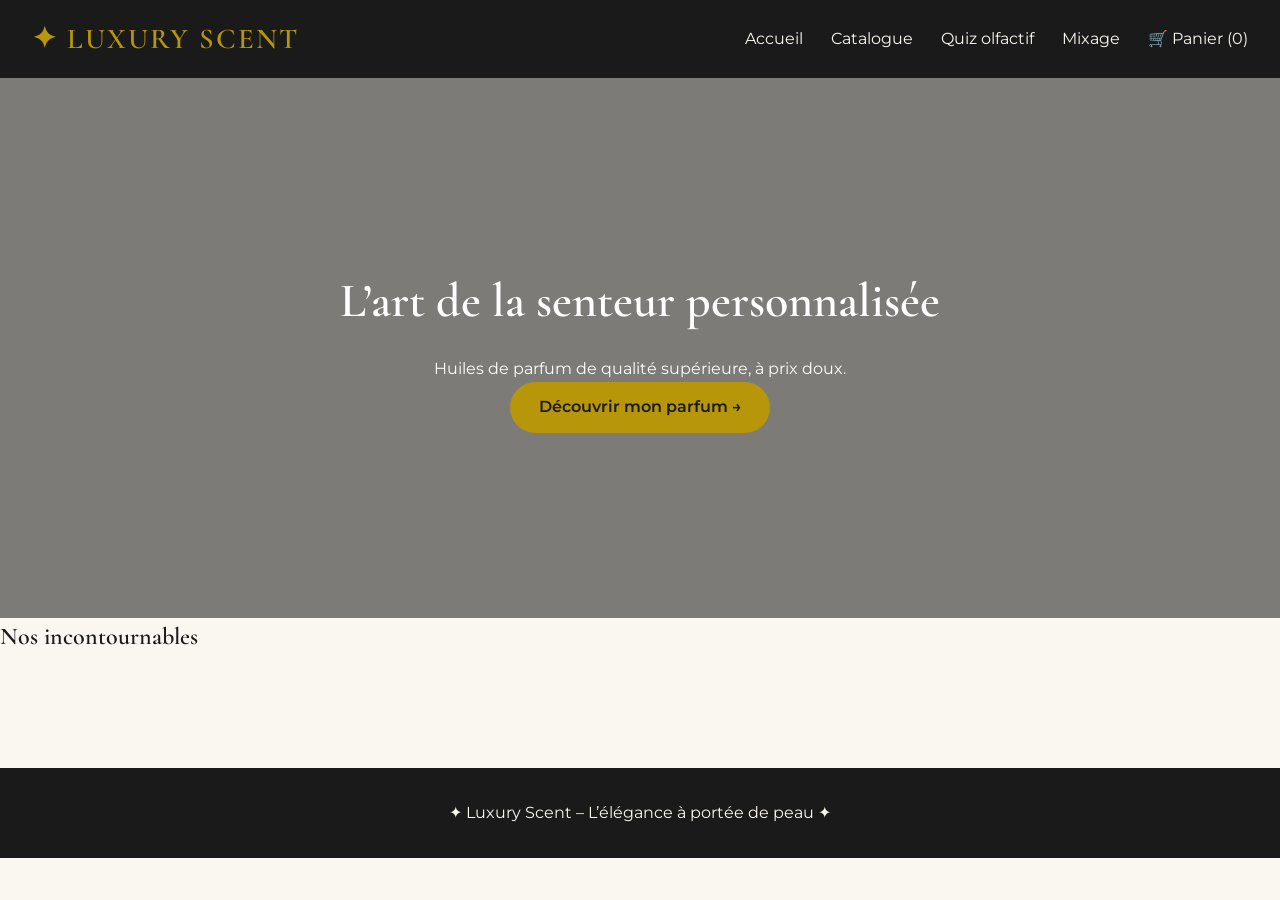
==== index.html @ a3ad4ce0 "premiere version du site luxury Scent" ====
<!DOCTYPE html>
<html lang="fr">
<head>
    <meta charset="UTF-8">
    <meta name="viewport" content="width=device-width, initial-scale=1.0">
    <title>Luxury Scent - Parfums de luxe accessibles</title>
    <link rel="stylesheet" href="style.css">
    <link href="https://fonts.googleapis.com/css2?family=Montserrat:wght@300;400;600&family=Cormorant+Garamond:wght@400;600&display=swap" rel="stylesheet">
</head>
<body>
    <header>
        <div class="logo">✦ LUXURY SCENT</div>
        <nav>
            <a href="index.html">Accueil</a>
            <a href="catalogue.html">Catalogue</a>
            <a href="quiz.html">Quiz olfactif</a>
            <a href="mixage.html">Mixage</a>
            <a href="panier.html">🛒 Panier (<span id="cart-count">0</span>)</a>
        </nav>
    </header>

    <main>
        <section class="hero">
            <h1>L’art de la senteur personnalisée</h1>
            <p>Huiles de parfum de qualité supérieure, à prix doux.</p>
            <a href="quiz.html" class="btn-gold">Découvrir mon parfum →</a>
        </section>

        <section class="produits-phare">
            <h2>Nos incontournables</h2>
            <div class="grid-produits" id="accueil-produits"></div>
        </section>
    </main>

    <footer>
        <p>✦ Luxury Scent – L’élégance à portée de peau ✦</p>
    </footer>

    <script src="script.js"></script>
</body>
</html>
---- style.css ----
/* RESET & BASE */
* {
    margin: 0;
    padding: 0;
    box-sizing: border-box;
}

body {
    font-family: 'Montserrat', sans-serif;
    background-color: #FAF7F0;
    color: #1A1A1A;
    line-height: 1.6;
}

h1, h2, h3, .logo {
    font-family: 'Cormorant Garamond', serif;
    font-weight: 600;
}

/* HEADER */
header {
    background-color: #1A1A1A;
    color: #FAF7F0;
    padding: 1rem 2rem;
    display: flex;
    justify-content: space-between;
    align-items: center;
    flex-wrap: wrap;
}

.logo {
    font-size: 1.8rem;
    letter-spacing: 2px;
    color: #B8960A;
}

nav a {
    color: #FAF7F0;
    text-decoration: none;
    margin-left: 1.5rem;
    font-weight: 400;
    transition: color 0.3s;
}

nav a:hover {
    color: #B8960A;
}

/* BOUTONS */
.btn-gold {
    display: inline-block;
    background-color: #B8960A;
    color: #1A1A1A;
    padding: 0.8rem 1.8rem;
    text-decoration: none;
    font-weight: 600;
    border-radius: 30px;
    transition: background 0.3s;
}

.btn-gold:hover {
    background-color: #9a7a08;
}

/* HERO */
.hero {
    background: linear-gradient(rgba(0,0,0,0.5), rgba(0,0,0,0.5)), url('images/hero-bg.jpg') center/cover;
    height: 60vh;
    display: flex;
    flex-direction: column;
    justify-content: center;
    align-items: center;
    text-align: center;
    color: white;
    padding: 2rem;
}

.hero h1 {
    font-size: 3rem;
    margin-bottom: 1rem;
}

/* GRILLE PRODUITS */
.grid-produits {
    display: grid;
    grid-template-columns: repeat(auto-fit, minmax(280px, 1fr));
    gap: 2rem;
    padding: 2rem;
    max-width: 1200px;
    margin: auto;
}

.produit-card {
    background: white;
    border-radius: 12px;
    overflow: hidden;
    box-shadow: 0 4px 12px rgba(0,0,0,0.1);
    transition: transform 0.2s;
}

.produit-card:hover {
    transform: translateY(-5px);
}

.produit-card img {
    width: 100%;
    height: 250px;
    object-fit: cover;
}

.produit-card h3 {
    margin: 1rem 1rem 0.5rem;
    font-size: 1.5rem;
}

.produit-card p {
    margin: 0 1rem 1rem;
    color: #555;
}

.prix {
    font-weight: bold;
    color: #B8960A;
    font-size: 1.3rem;
    margin: 0 1rem;
}

.btn-ajout {
    display: block;
    background: #1A1A1A;
    color: white;
    text-align: center;
    padding: 0.7rem;
    text-decoration: none;
    margin: 1rem;
    border-radius: 40px;
    transition: background 0.3s;
}

.btn-ajout:hover {
    background: #B8960A;
    color: #1A1A1A;
}

/* FORMULAIRES (quiz, contact) */
.form-quiz, .form-contact {
    max-width: 600px;
    margin: 2rem auto;
    background: white;
    padding: 2rem;
    border-radius: 20px;
    box-shadow: 0 4px 20px rgba(0,0,0,0.05);
}

.form-group {
    margin-bottom: 1.5rem;
}

label {
    display: block;
    margin-bottom: 0.5rem;
    font-weight: 600;
}

select, input, textarea {
    width: 100%;
    padding: 0.7rem;
    border: 1px solid #ddd;
    border-radius: 8px;
    font-family: inherit;
}

button {
    background-color: #B8960A;
    border: none;
    padding: 0.8rem 1.5rem;
    font-weight: bold;
    cursor: pointer;
    border-radius: 40px;
    width: 100%;
    font-size: 1rem;
}

/* PANIER */
.panier-recap {
    max-width: 800px;
    margin: 2rem auto;
    background: white;
    padding: 1.5rem;
    border-radius: 20px;
}

.panier-item {
    display: flex;
    justify-content: space-between;
    border-bottom: 1px solid #eee;
    padding: 1rem 0;
}

/* FOOTER */
footer {
    background: #1A1A1A;
    color: #FAF7F0;
    text-align: center;
    padding: 2rem;
    margin-top: 3rem;
}
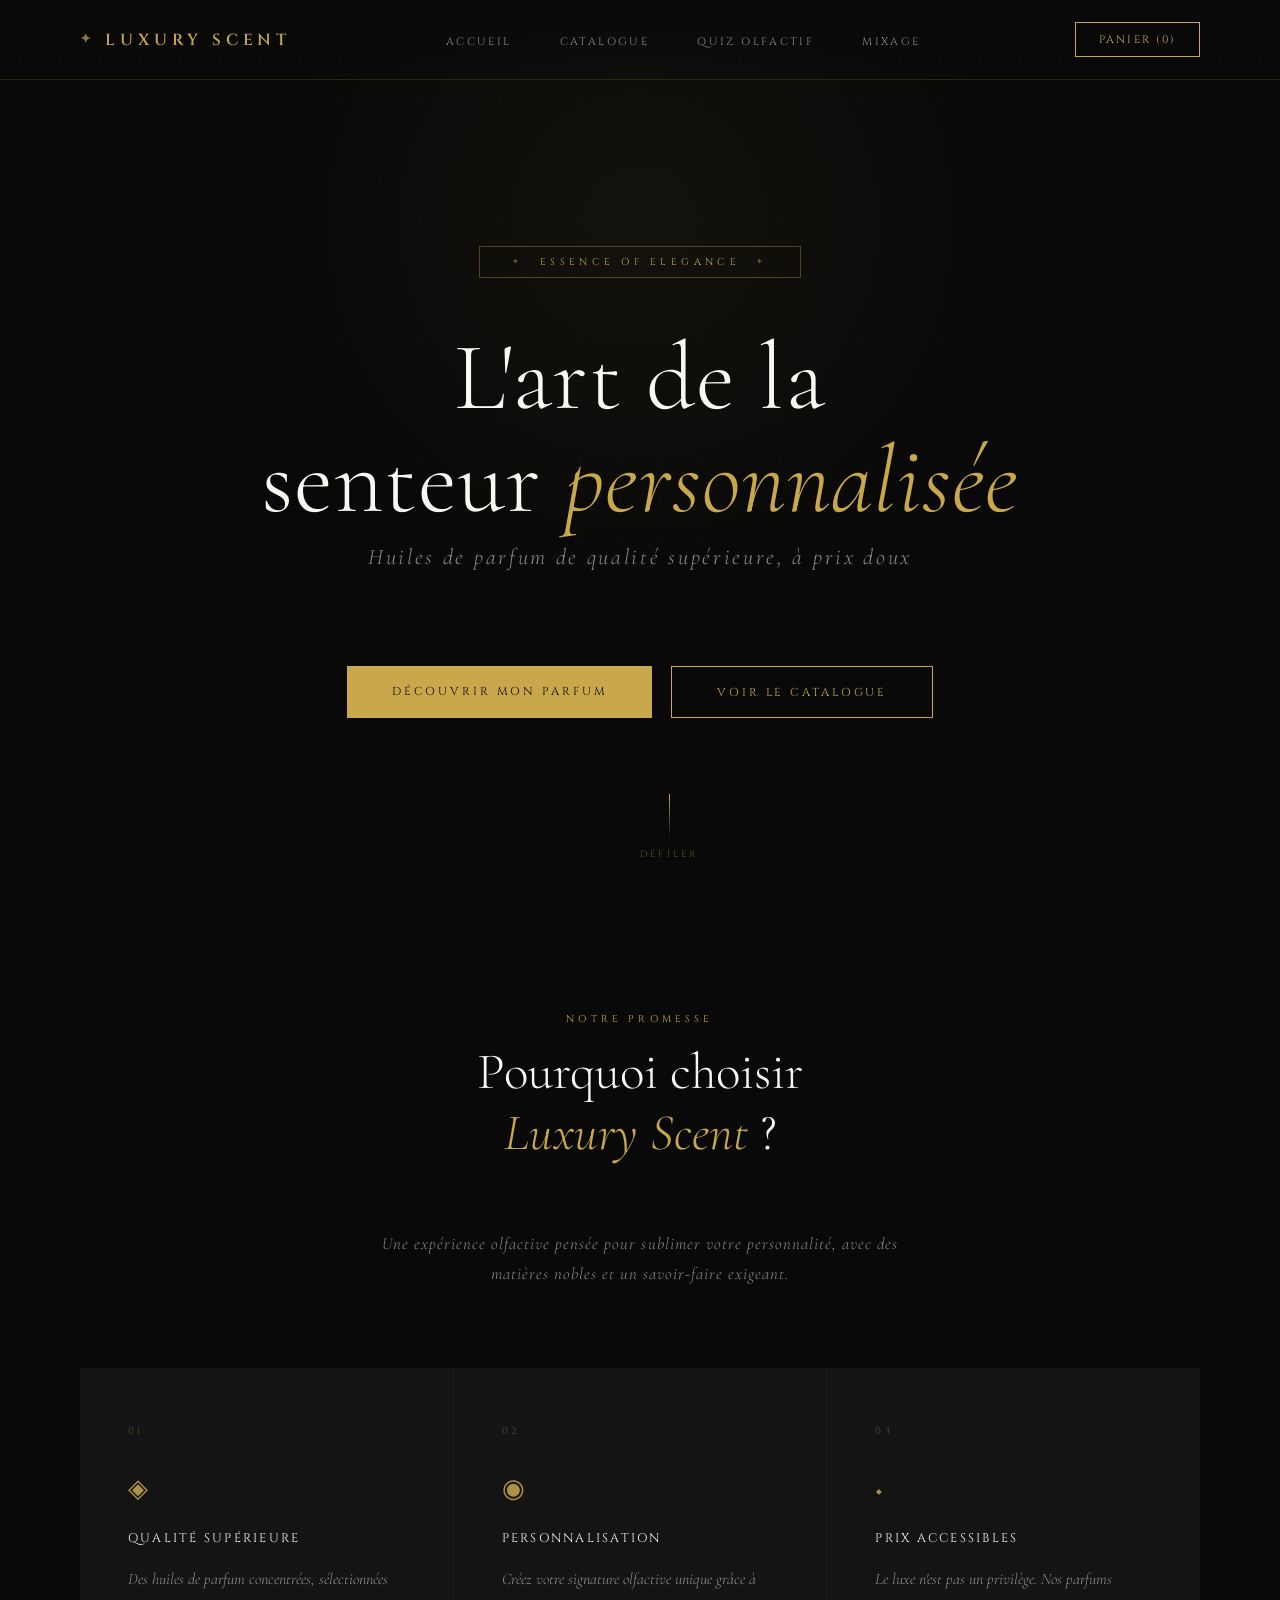
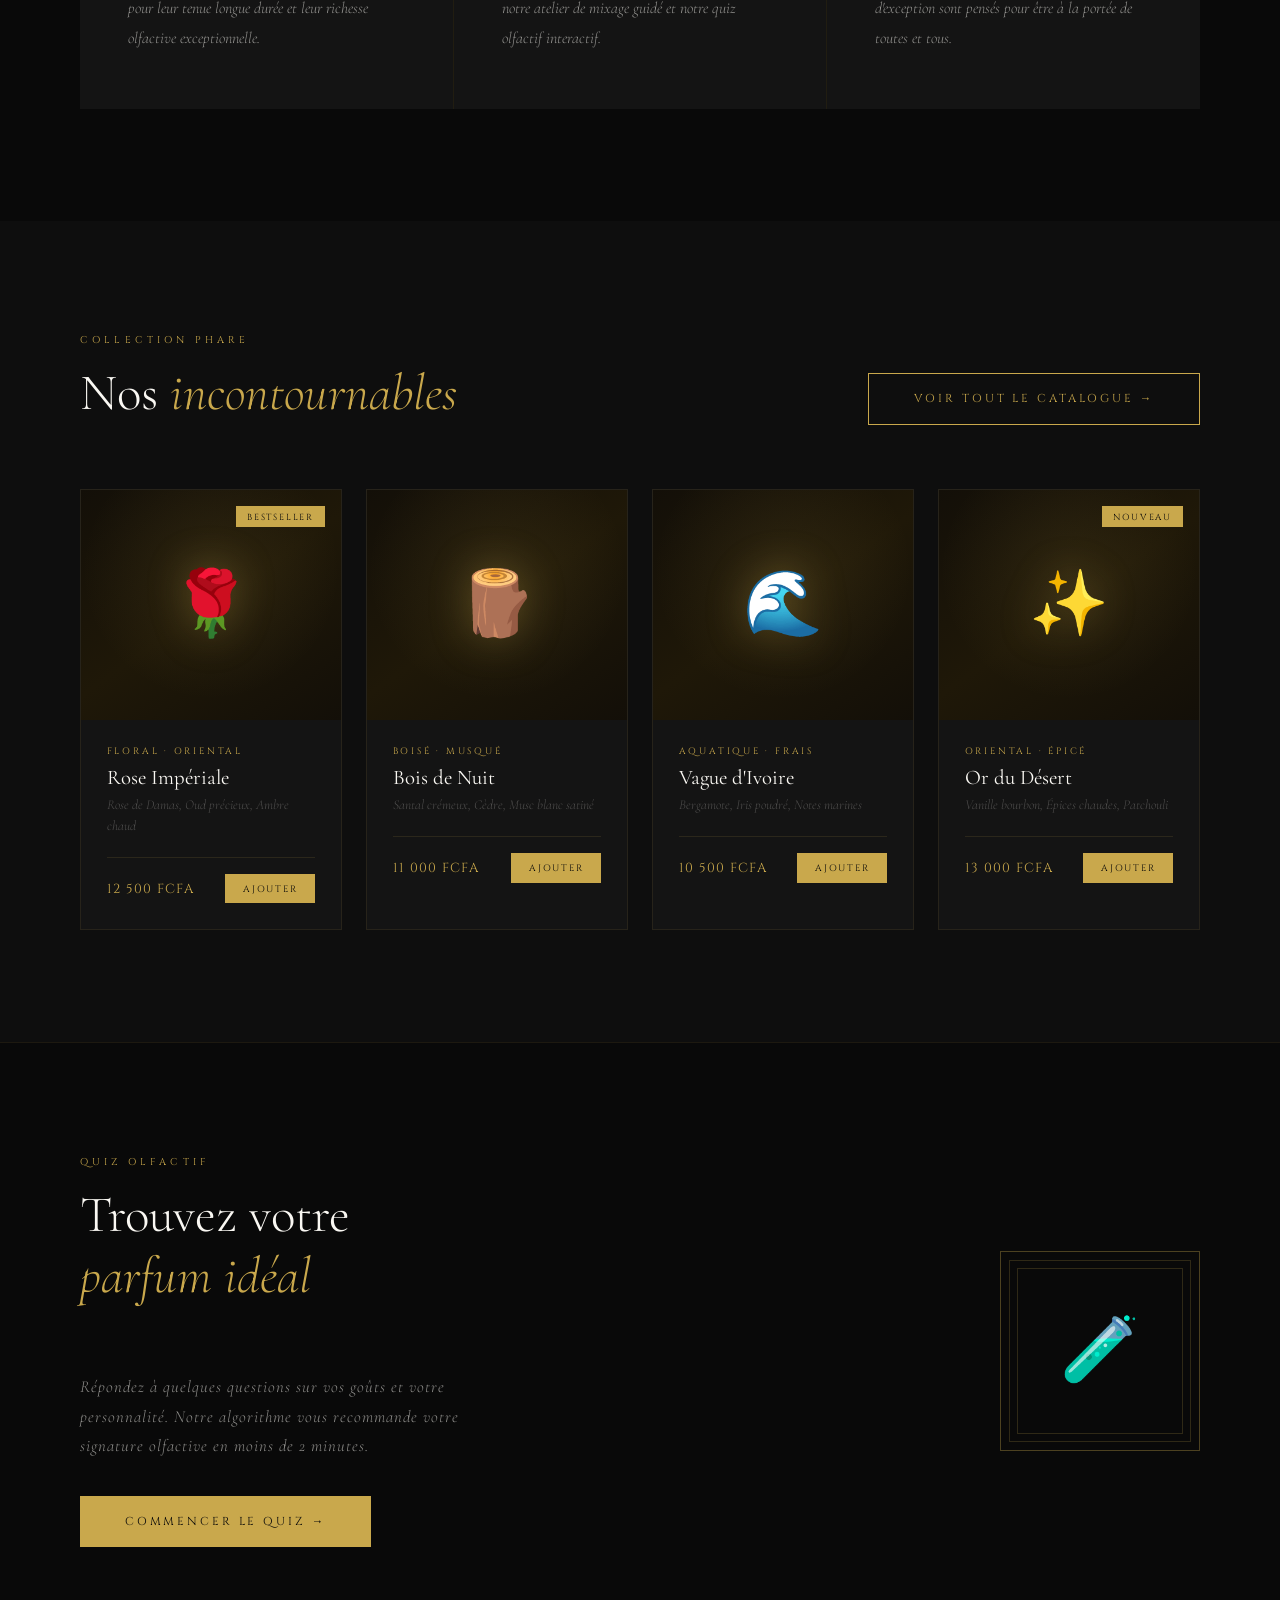
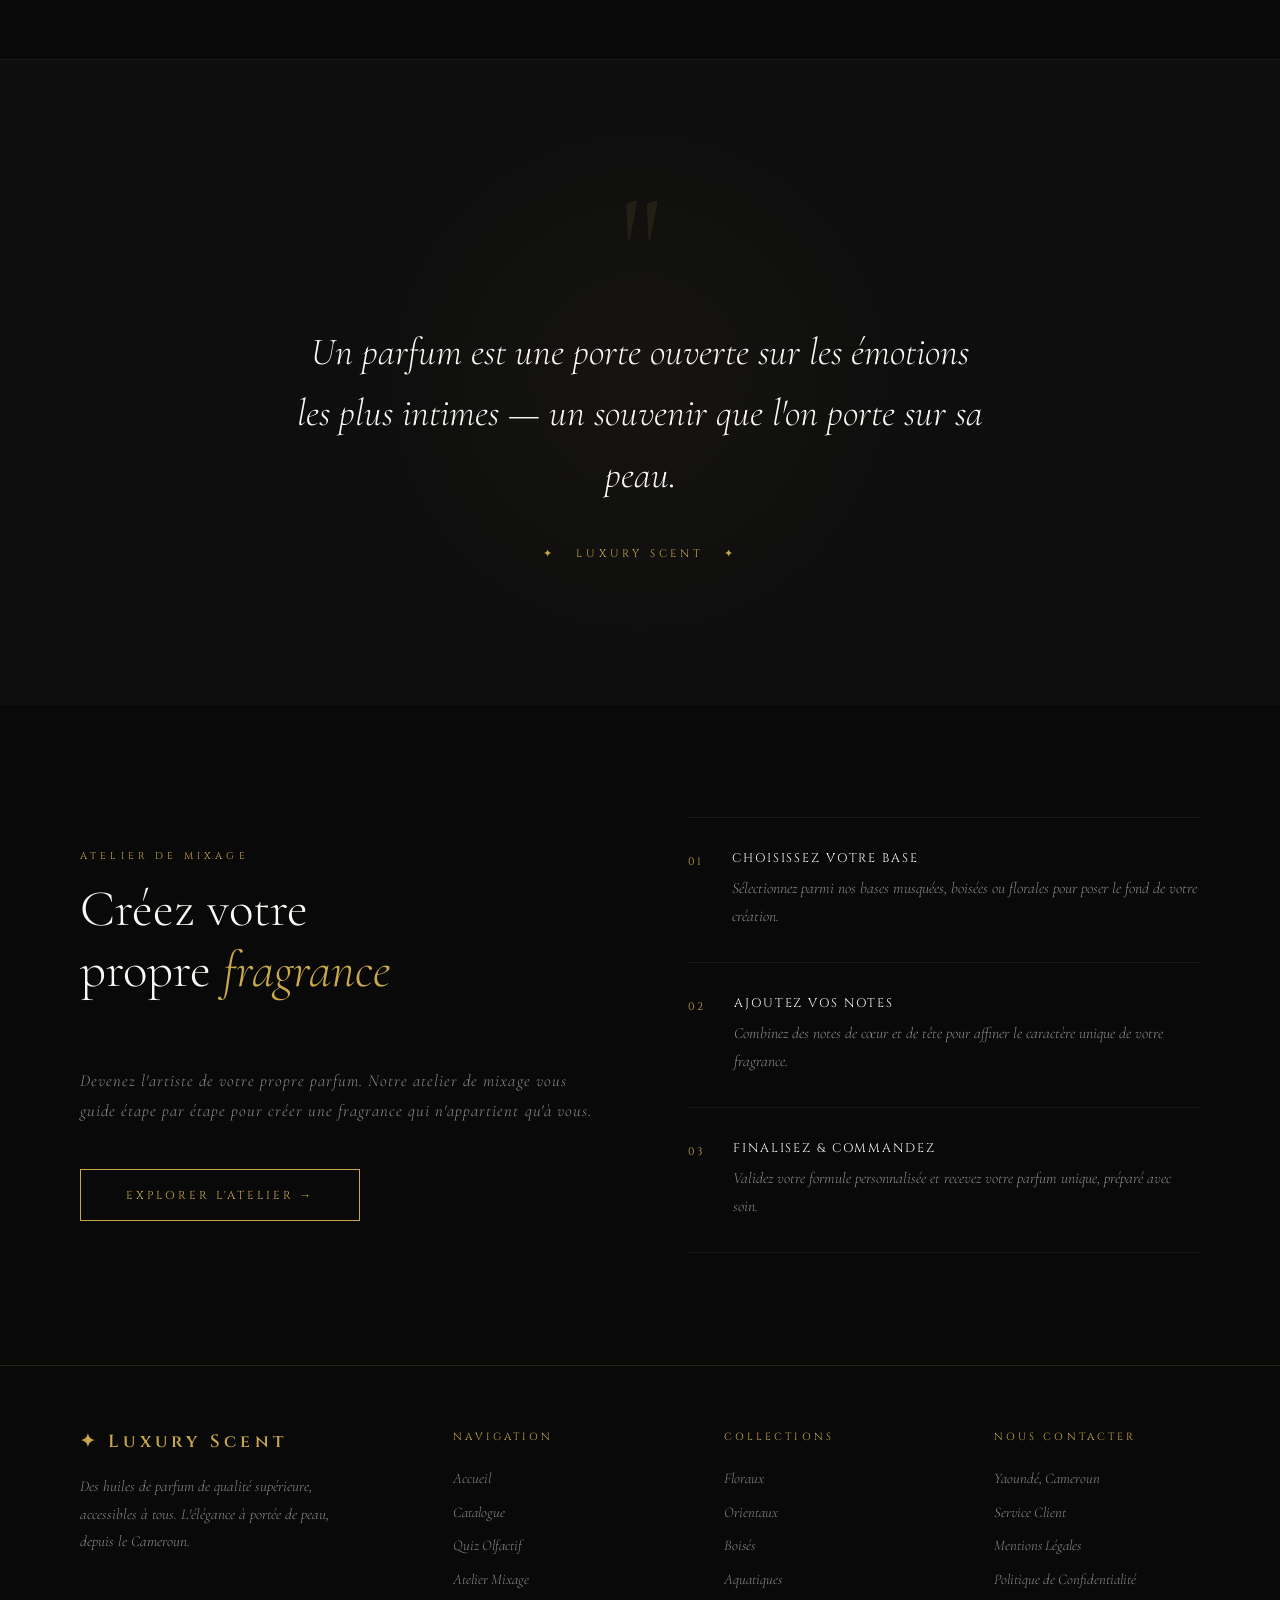
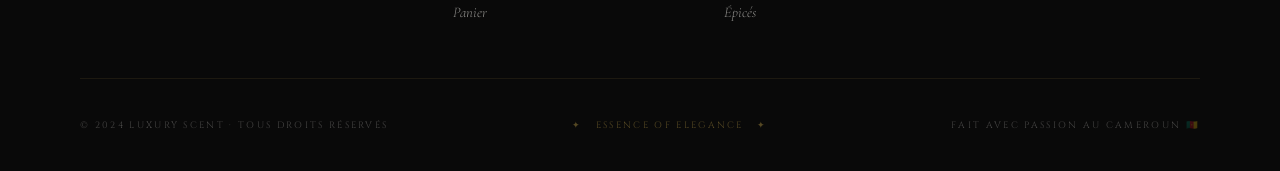
==== commit a35c50cb: "Update index.html" ====
--- a/index.html
+++ b/index.html
@@ -1,41 +1,1087 @@
 <!DOCTYPE html>
 <html lang="fr">
 <head>
-    <meta charset="UTF-8">
-    <meta name="viewport" content="width=device-width, initial-scale=1.0">
-    <title>Luxury Scent - Parfums de luxe accessibles</title>
-    <link rel="stylesheet" href="style.css">
-    <link href="https://fonts.googleapis.com/css2?family=Montserrat:wght@300;400;600&family=Cormorant+Garamond:wght@400;600&display=swap" rel="stylesheet">
+  <meta charset="UTF-8" />
+  <meta name="viewport" content="width=device-width, initial-scale=1.0" />
+  <title>Luxury Scent — Essence of Elegance</title>
+  <link rel="preconnect" href="https://fonts.googleapis.com" />
+  <link rel="preconnect" href="https://fonts.gstatic.com" crossorigin />
+  <link href="https://fonts.googleapis.com/css2?family=Cormorant+Garamond:ital,wght@0,300;0,400;0,500;0,600;1,300;1,400;1,500&family=Cinzel:wght@400;500;600&display=swap" rel="stylesheet" />
+  <style>
+    /* ===================== RESET & BASE ===================== */
+    *, *::before, *::after { margin: 0; padding: 0; box-sizing: border-box; }
+
+    :root {
+      --gold:        #C9A84C;
+      --gold-light:  #E8C97A;
+      --gold-dim:    rgba(201,168,76,0.35);
+      --gold-subtle: rgba(201,168,76,0.08);
+      --black:       #090909;
+      --black-soft:  #0E0E0E;
+      --black-card:  #141414;
+      --black-hover: #1C1C1C;
+      --white:       #FAF8F3;
+      --white-muted: rgba(250,248,243,0.55);
+      --white-dim:   rgba(250,248,243,0.25);
+    }
+
+    html { scroll-behavior: smooth; }
+
+    body {
+      background: var(--black);
+      color: var(--white);
+      font-family: 'Cormorant Garamond', Georgia, serif;
+      overflow-x: hidden;
+      -webkit-font-smoothing: antialiased;
+    }
+
+    a { text-decoration: none; color: inherit; }
+
+    /* ===================== SCROLLBAR ===================== */
+    ::-webkit-scrollbar { width: 4px; }
+    ::-webkit-scrollbar-track { background: var(--black); }
+    ::-webkit-scrollbar-thumb { background: var(--gold-dim); border-radius: 2px; }
+
+    /* ===================== NAVBAR ===================== */
+    nav {
+      position: fixed;
+      top: 0; left: 0; right: 0;
+      z-index: 999;
+      display: flex;
+      align-items: center;
+      justify-content: space-between;
+      padding: 1.4rem 5rem;
+      background: linear-gradient(180deg, rgba(9,9,9,0.97) 0%, rgba(9,9,9,0) 100%);
+      border-bottom: 0.5px solid rgba(201,168,76,0.18);
+      transition: background 0.4s;
+    }
+
+    nav.scrolled {
+      background: rgba(9,9,9,0.97);
+      backdrop-filter: blur(12px);
+    }
+
+    .nav-logo {
+      font-family: 'Cinzel', serif;
+      font-size: 1rem;
+      font-weight: 600;
+      letter-spacing: 0.3em;
+      color: var(--gold);
+      text-transform: uppercase;
+      display: flex;
+      align-items: center;
+      gap: 0.6rem;
+    }
+
+    .nav-logo-mark {
+      font-size: 0.8rem;
+      opacity: 0.7;
+    }
+
+    .nav-links {
+      display: flex;
+      gap: 3rem;
+      list-style: none;
+    }
+
+    .nav-links a {
+      font-family: 'Cinzel', serif;
+      font-size: 0.68rem;
+      letter-spacing: 0.22em;
+      color: var(--white-muted);
+      text-transform: uppercase;
+      transition: color 0.3s;
+      position: relative;
+    }
+
+    .nav-links a::after {
+      content: '';
+      position: absolute;
+      bottom: -4px; left: 0;
+      width: 0; height: 0.5px;
+      background: var(--gold);
+      transition: width 0.3s;
+    }
+
+    .nav-links a:hover { color: var(--gold); }
+    .nav-links a:hover::after { width: 100%; }
+
+    .nav-cta {
+      font-family: 'Cinzel', serif;
+      font-size: 0.68rem;
+      letter-spacing: 0.2em;
+      color: var(--gold);
+      border: 0.5px solid var(--gold);
+      padding: 0.55rem 1.4rem;
+      text-transform: uppercase;
+      transition: all 0.3s;
+    }
+
+    .nav-cta:hover {
+      background: var(--gold);
+      color: var(--black);
+    }
+
+    /* ===================== HERO ===================== */
+    .hero {
+      min-height: 100vh;
+      display: flex;
+      flex-direction: column;
+      align-items: center;
+      justify-content: center;
+      text-align: center;
+      padding: 10rem 2rem 6rem;
+      position: relative;
+      overflow: hidden;
+    }
+
+    /* Subtle radial glow */
+    .hero::before {
+      content: '';
+      position: absolute;
+      top: -20%; left: 50%;
+      transform: translateX(-50%);
+      width: 800px; height: 800px;
+      background: radial-gradient(circle, rgba(201,168,76,0.055) 0%, transparent 65%);
+      pointer-events: none;
+    }
+
+    /* Dot-grid texture */
+    .hero::after {
+      content: '';
+      position: absolute;
+      inset: 0;
+      background-image: radial-gradient(circle, rgba(201,168,76,0.06) 1px, transparent 1px);
+      background-size: 40px 40px;
+      pointer-events: none;
+      opacity: 0.6;
+    }
+
+    .hero-inner { position: relative; z-index: 1; }
+
+    .hero-eyebrow {
+      display: inline-flex;
+      align-items: center;
+      gap: 1rem;
+      font-family: 'Cinzel', serif;
+      font-size: 0.62rem;
+      letter-spacing: 0.45em;
+      color: var(--gold);
+      text-transform: uppercase;
+      border: 0.5px solid var(--gold-dim);
+      padding: 0.5rem 2rem;
+      margin-bottom: 3rem;
+      animation: fadeSlideDown 1.1s cubic-bezier(.16,1,.3,1) both;
+    }
+
+    .hero-eyebrow span { opacity: 0.5; font-size: 0.5rem; }
+
+    .hero-title {
+      font-family: 'Cormorant Garamond', serif;
+      font-size: clamp(3.2rem, 7.5vw, 6rem);
+      font-weight: 300;
+      line-height: 1.08;
+      letter-spacing: 0.01em;
+      color: var(--white);
+      margin-bottom: 0.6rem;
+      animation: fadeSlideUp 1.1s cubic-bezier(.16,1,.3,1) 0.15s both;
+    }
+
+    .hero-title em {
+      font-style: italic;
+      color: var(--gold);
+    }
+
+    .hero-tagline {
+      font-size: clamp(1.05rem, 2vw, 1.4rem);
+      font-weight: 300;
+      font-style: italic;
+      color: var(--white-muted);
+      letter-spacing: 0.12em;
+      margin-bottom: 3rem;
+      animation: fadeSlideUp 1.1s cubic-bezier(.16,1,.3,1) 0.25s both;
+    }
+
+    .hero-line {
+      width: 70px;
+      height: 0.5px;
+      background: linear-gradient(90deg, transparent, var(--gold), transparent);
+      margin: 0 auto 3rem;
+      animation: fadeSlideUp 1.1s cubic-bezier(.16,1,.3,1) 0.35s both;
+    }
+
+    .hero-ctas {
+      display: flex;
+      gap: 1.2rem;
+      justify-content: center;
+      flex-wrap: wrap;
+      animation: fadeSlideUp 1.1s cubic-bezier(.16,1,.3,1) 0.45s both;
+    }
+
+    .btn-gold {
+      font-family: 'Cinzel', serif;
+      font-size: 0.72rem;
+      letter-spacing: 0.25em;
+      text-transform: uppercase;
+      color: var(--black);
+      background: var(--gold);
+      border: none;
+      padding: 1.1rem 2.8rem;
+      cursor: pointer;
+      transition: all 0.3s;
+      display: inline-block;
+    }
+
+    .btn-gold:hover {
+      background: var(--gold-light);
+      transform: translateY(-2px);
+      box-shadow: 0 8px 30px rgba(201,168,76,0.25);
+    }
+
+    .btn-outline {
+      font-family: 'Cinzel', serif;
+      font-size: 0.72rem;
+      letter-spacing: 0.25em;
+      text-transform: uppercase;
+      color: var(--gold);
+      background: transparent;
+      border: 0.5px solid var(--gold);
+      padding: 1.1rem 2.8rem;
+      cursor: pointer;
+      transition: all 0.3s;
+      display: inline-block;
+    }
+
+    .btn-outline:hover {
+      background: var(--gold-subtle);
+      transform: translateY(-2px);
+    }
+
+    .hero-scroll-hint {
+      position: absolute;
+      bottom: 2.5rem;
+      left: 50%;
+      transform: translateX(-50%);
+      display: flex;
+      flex-direction: column;
+      align-items: center;
+      gap: 0.6rem;
+      animation: fadeSlideUp 1.1s cubic-bezier(.16,1,.3,1) 0.6s both;
+    }
+
+    .hero-scroll-hint span {
+      font-family: 'Cinzel', serif;
+      font-size: 0.58rem;
+      letter-spacing: 0.35em;
+      color: rgba(201,168,76,0.45);
+      text-transform: uppercase;
+    }
+
+    .scroll-bar {
+      width: 0.5px;
+      height: 44px;
+      background: linear-gradient(180deg, var(--gold), transparent);
+      animation: scrollPulse 2.2s ease-in-out infinite;
+    }
+
+    /* ===================== SECTION UTILS ===================== */
+    section { padding: 7rem 5rem; }
+
+    .s-label {
+      display: block;
+      font-family: 'Cinzel', serif;
+      font-size: 0.62rem;
+      letter-spacing: 0.42em;
+      color: var(--gold);
+      text-transform: uppercase;
+      margin-bottom: 1rem;
+    }
+
+    .s-title {
+      font-family: 'Cormorant Garamond', serif;
+      font-size: clamp(2rem, 4vw, 3.2rem);
+      font-weight: 300;
+      color: var(--white);
+      line-height: 1.2;
+    }
+
+    .s-title em { font-style: italic; color: var(--gold); }
+
+    .s-desc {
+      font-size: 1.05rem;
+      font-weight: 300;
+      font-style: italic;
+      color: var(--white-muted);
+      letter-spacing: 0.06em;
+      line-height: 1.75;
+      margin-top: 0.75rem;
+    }
+
+    .gold-hr {
+      width: 55px;
+      height: 0.5px;
+      background: linear-gradient(90deg, var(--gold), transparent);
+      margin: 2rem 0;
+    }
+
+    /* ===================== FEATURES ===================== */
+    .features-section { background: var(--black); }
+
+    .features-header { text-align: center; max-width: 560px; margin: 0 auto 5rem; }
+    .features-header .gold-hr { margin: 2rem auto; }
+
+    .features-grid {
+      display: grid;
+      grid-template-columns: repeat(3, 1fr);
+      gap: 1px;
+      background: rgba(201,168,76,0.12);
+    }
+
+    .feat-card {
+      background: var(--black-card);
+      padding: 3.5rem 3rem;
+      position: relative;
+      overflow: hidden;
+      transition: background 0.35s;
+    }
+
+    .feat-card::before {
+      content: '';
+      position: absolute;
+      top: 0; left: 0; right: 0;
+      height: 1px;
+      background: linear-gradient(90deg, transparent, var(--gold), transparent);
+      opacity: 0;
+      transition: opacity 0.35s;
+    }
+
+    .feat-card:hover { background: var(--black-hover); }
+    .feat-card:hover::before { opacity: 1; }
+
+    .feat-num {
+      font-family: 'Cinzel', serif;
+      font-size: 0.62rem;
+      letter-spacing: 0.35em;
+      color: rgba(201,168,76,0.38);
+      display: block;
+      margin-bottom: 2.2rem;
+    }
+
+    .feat-glyph {
+      font-size: 1.6rem;
+      margin-bottom: 1.6rem;
+      display: block;
+      color: var(--gold);
+      opacity: 0.85;
+    }
+
+    .feat-title {
+      font-family: 'Cinzel', serif;
+      font-size: 0.78rem;
+      letter-spacing: 0.18em;
+      color: var(--white);
+      text-transform: uppercase;
+      margin-bottom: 1.1rem;
+    }
+
+    .feat-text {
+      font-size: 1rem;
+      font-weight: 300;
+      font-style: italic;
+      color: var(--white-muted);
+      line-height: 1.85;
+    }
+
+    /* ===================== PRODUCTS ===================== */
+    .products-section {
+      background: var(--black-soft);
+      padding: 7rem 5rem;
+    }
+
+    .products-header {
+      display: flex;
+      justify-content: space-between;
+      align-items: flex-end;
+      margin-bottom: 4rem;
+    }
+
+    .products-grid {
+      display: grid;
+      grid-template-columns: repeat(4, 1fr);
+      gap: 1.5rem;
+    }
+
+    .prod-card {
+      background: var(--black-card);
+      border: 0.5px solid rgba(201,168,76,0.1);
+      overflow: hidden;
+      transition: all 0.4s cubic-bezier(.16,1,.3,1);
+      cursor: pointer;
+    }
+
+    .prod-card:hover {
+      border-color: rgba(201,168,76,0.45);
+      transform: translateY(-6px);
+      box-shadow: 0 20px 60px rgba(0,0,0,0.6);
+    }
+
+    .prod-visual {
+      height: 230px;
+      background: linear-gradient(145deg, #130F08, #1F1808, #130F08);
+      display: flex;
+      align-items: center;
+      justify-content: center;
+      position: relative;
+      overflow: hidden;
+    }
+
+    .prod-visual::before {
+      content: '';
+      position: absolute;
+      inset: 0;
+      background: radial-gradient(circle at 50% 35%, rgba(201,168,76,0.1), transparent 65%);
+    }
+
+    .prod-visual-emoji {
+      font-size: 4rem;
+      position: relative;
+      z-index: 1;
+      filter: drop-shadow(0 0 20px rgba(201,168,76,0.3));
+    }
+
+    .prod-badge {
+      position: absolute;
+      top: 1rem; right: 1rem;
+      font-family: 'Cinzel', serif;
+      font-size: 0.55rem;
+      letter-spacing: 0.2em;
+      color: var(--black);
+      background: var(--gold);
+      padding: 0.3rem 0.7rem;
+      text-transform: uppercase;
+      z-index: 2;
+    }
+
+    .prod-body { padding: 1.6rem; }
+
+    .prod-family {
+      font-family: 'Cinzel', serif;
+      font-size: 0.58rem;
+      letter-spacing: 0.3em;
+      color: var(--gold);
+      text-transform: uppercase;
+      display: block;
+      margin-bottom: 0.5rem;
+    }
+
+    .prod-name {
+      font-family: 'Cormorant Garamond', serif;
+      font-size: 1.3rem;
+      font-weight: 400;
+      color: var(--white);
+      margin-bottom: 0.3rem;
+    }
+
+    .prod-notes {
+      font-size: 0.85rem;
+      font-weight: 300;
+      font-style: italic;
+      color: var(--white-dim);
+      margin-bottom: 1.3rem;
+      line-height: 1.5;
+    }
+
+    .prod-footer {
+      display: flex;
+      justify-content: space-between;
+      align-items: center;
+      border-top: 0.5px solid rgba(201,168,76,0.12);
+      padding-top: 1rem;
+    }
+
+    .prod-price {
+      font-family: 'Cinzel', serif;
+      font-size: 0.82rem;
+      letter-spacing: 0.1em;
+      color: var(--gold);
+    }
+
+    .prod-btn {
+      font-family: 'Cinzel', serif;
+      font-size: 0.58rem;
+      letter-spacing: 0.2em;
+      text-transform: uppercase;
+      color: var(--black);
+      background: var(--gold);
+      border: none;
+      padding: 0.55rem 1.1rem;
+      cursor: pointer;
+      transition: all 0.25s;
+    }
+
+    .prod-btn:hover { background: var(--gold-light); }
+
+    /* ===================== QUIZ BANNER ===================== */
+    .quiz-banner {
+      background: var(--black);
+      padding: 7rem 5rem;
+      display: flex;
+      align-items: center;
+      justify-content: space-between;
+      gap: 4rem;
+      border-top: 0.5px solid rgba(201,168,76,0.1);
+      border-bottom: 0.5px solid rgba(201,168,76,0.1);
+    }
+
+    .quiz-banner-text { max-width: 520px; }
+
+    .quiz-visual {
+      flex-shrink: 0;
+      width: 200px;
+      height: 200px;
+      border: 0.5px solid var(--gold-dim);
+      display: flex;
+      align-items: center;
+      justify-content: center;
+      position: relative;
+    }
+
+    .quiz-visual::before, .quiz-visual::after {
+      content: '';
+      position: absolute;
+      border: 0.5px solid rgba(201,168,76,0.2);
+    }
+
+    .quiz-visual::before {
+      inset: 8px;
+    }
+
+    .quiz-visual::after {
+      inset: 16px;
+    }
+
+    .quiz-icon {
+      font-size: 4rem;
+      position: relative;
+      z-index: 1;
+    }
+
+    /* ===================== QUOTE ===================== */
+    .quote-section {
+      background: var(--black-soft);
+      padding: 9rem 5rem;
+      text-align: center;
+      position: relative;
+      overflow: hidden;
+    }
+
+    .quote-section::before {
+      content: '';
+      position: absolute;
+      top: 50%; left: 50%;
+      transform: translate(-50%, -50%);
+      width: 600px; height: 600px;
+      background: radial-gradient(circle, rgba(201,168,76,0.04) 0%, transparent 65%);
+      pointer-events: none;
+    }
+
+    .quote-mark {
+      font-family: 'Cormorant Garamond', serif;
+      font-size: 9rem;
+      line-height: 0.6;
+      color: rgba(201,168,76,0.1);
+      display: block;
+      margin-bottom: 2rem;
+    }
+
+    .quote-body {
+      font-family: 'Cormorant Garamond', serif;
+      font-size: clamp(1.6rem, 3vw, 2.4rem);
+      font-weight: 300;
+      font-style: italic;
+      color: var(--white);
+      max-width: 720px;
+      margin: 0 auto 2.5rem;
+      line-height: 1.6;
+      position: relative;
+    }
+
+    .quote-attr {
+      font-family: 'Cinzel', serif;
+      font-size: 0.68rem;
+      letter-spacing: 0.35em;
+      color: var(--gold);
+      text-transform: uppercase;
+    }
+
+    /* ===================== MIXAGE SECTION ===================== */
+    .mixage-section {
+      padding: 7rem 5rem;
+      background: var(--black);
+      display: grid;
+      grid-template-columns: 1fr 1fr;
+      gap: 6rem;
+      align-items: center;
+    }
+
+    .mixage-steps {
+      display: flex;
+      flex-direction: column;
+      gap: 0;
+    }
+
+    .mix-step {
+      display: flex;
+      gap: 1.8rem;
+      padding: 2rem 0;
+      border-bottom: 0.5px solid rgba(201,168,76,0.1);
+    }
+
+    .mix-step:first-child { border-top: 0.5px solid rgba(201,168,76,0.1); }
+
+    .mix-num {
+      font-family: 'Cinzel', serif;
+      font-size: 0.68rem;
+      letter-spacing: 0.25em;
+      color: var(--gold);
+      flex-shrink: 0;
+      padding-top: 0.25rem;
+    }
+
+    .mix-step-title {
+      font-family: 'Cinzel', serif;
+      font-size: 0.78rem;
+      letter-spacing: 0.15em;
+      color: var(--white);
+      text-transform: uppercase;
+      margin-bottom: 0.5rem;
+    }
+
+    .mix-step-text {
+      font-size: 0.98rem;
+      font-weight: 300;
+      font-style: italic;
+      color: var(--white-muted);
+      line-height: 1.75;
+    }
+
+    /* ===================== FOOTER ===================== */
+    footer {
+      background: var(--black);
+      border-top: 0.5px solid rgba(201,168,76,0.15);
+      padding: 4rem 5rem 2.5rem;
+    }
+
+    .footer-main {
+      display: grid;
+      grid-template-columns: 1.5fr 1fr 1fr 1fr;
+      gap: 4rem;
+      padding-bottom: 3.5rem;
+      border-bottom: 0.5px solid rgba(201,168,76,0.1);
+      margin-bottom: 2.5rem;
+    }
+
+    .footer-brand-logo {
+      font-family: 'Cinzel', serif;
+      font-size: 1.1rem;
+      font-weight: 600;
+      letter-spacing: 0.25em;
+      color: var(--gold);
+      margin-bottom: 1.2rem;
+    }
+
+    .footer-brand-desc {
+      font-size: 0.95rem;
+      font-weight: 300;
+      font-style: italic;
+      color: var(--white-muted);
+      line-height: 1.8;
+      max-width: 260px;
+    }
+
+    .footer-col-title {
+      font-family: 'Cinzel', serif;
+      font-size: 0.65rem;
+      letter-spacing: 0.3em;
+      color: var(--gold);
+      text-transform: uppercase;
+      margin-bottom: 1.5rem;
+    }
+
+    .footer-links {
+      list-style: none;
+      display: flex;
+      flex-direction: column;
+      gap: 0.85rem;
+    }
+
+    .footer-links a {
+      font-size: 0.92rem;
+      font-weight: 300;
+      font-style: italic;
+      color: var(--white-muted);
+      transition: color 0.3s;
+    }
+
+    .footer-links a:hover { color: var(--gold); }
+
+    .footer-bottom {
+      display: flex;
+      justify-content: space-between;
+      align-items: center;
+    }
+
+    .footer-copy {
+      font-family: 'Cinzel', serif;
+      font-size: 0.58rem;
+      letter-spacing: 0.25em;
+      color: rgba(250,248,243,0.25);
+      text-transform: uppercase;
+    }
+
+    .footer-gold-mark {
+      font-family: 'Cinzel', serif;
+      font-size: 0.58rem;
+      letter-spacing: 0.25em;
+      color: rgba(201,168,76,0.4);
+      text-transform: uppercase;
+    }
+
+    /* ===================== ANIMATIONS ===================== */
+    @keyframes fadeSlideDown {
+      from { opacity: 0; transform: translateY(-24px); }
+      to   { opacity: 1; transform: translateY(0); }
+    }
+
+    @keyframes fadeSlideUp {
+      from { opacity: 0; transform: translateY(24px); }
+      to   { opacity: 1; transform: translateY(0); }
+    }
+
+    @keyframes scrollPulse {
+      0%, 100% { opacity: 0.3; transform: scaleY(0.4); transform-origin: top; }
+      50%       { opacity: 1;   transform: scaleY(1);   transform-origin: top; }
+    }
+
+    /* ===================== REVEAL ON SCROLL ===================== */
+    .reveal {
+      opacity: 0;
+      transform: translateY(28px);
+      transition: opacity 0.8s cubic-bezier(.16,1,.3,1), transform 0.8s cubic-bezier(.16,1,.3,1);
+    }
+
+    .reveal.visible {
+      opacity: 1;
+      transform: translateY(0);
+    }
+
+    /* ===================== RESPONSIVE ===================== */
+    @media (max-width: 1024px) {
+      nav { padding: 1.2rem 2.5rem; }
+      section { padding: 5rem 2.5rem; }
+      .products-section { padding: 5rem 2.5rem; }
+      .products-grid { grid-template-columns: repeat(2, 1fr); }
+      .features-grid { grid-template-columns: 1fr; }
+      .mixage-section { grid-template-columns: 1fr; gap: 3rem; }
+      .footer-main { grid-template-columns: 1fr 1fr; gap: 2.5rem; }
+      .quiz-banner { flex-direction: column; text-align: center; }
+    }
+
+    @media (max-width: 640px) {
+      nav { padding: 1rem 1.5rem; }
+      .nav-links { display: none; }
+      section { padding: 4rem 1.5rem; }
+      .products-section { padding: 4rem 1.5rem; }
+      .products-grid { grid-template-columns: 1fr; }
+      .products-header { flex-direction: column; gap: 1.5rem; align-items: flex-start; }
+      .hero-ctas { flex-direction: column; align-items: center; }
+      .footer-main { grid-template-columns: 1fr; }
+      .footer-bottom { flex-direction: column; gap: 0.75rem; text-align: center; }
+      .quiz-banner { padding: 4rem 1.5rem; }
+      .quote-section { padding: 5rem 1.5rem; }
+    }
+  </style>
 </head>
 <body>
-    <header>
-        <div class="logo">✦ LUXURY SCENT</div>
-        <nav>
-            <a href="index.html">Accueil</a>
-            <a href="catalogue.html">Catalogue</a>
-            <a href="quiz.html">Quiz olfactif</a>
-            <a href="mixage.html">Mixage</a>
-            <a href="panier.html">🛒 Panier (<span id="cart-count">0</span>)</a>
-        </nav>
-    </header>
-
-    <main>
-        <section class="hero">
-            <h1>L’art de la senteur personnalisée</h1>
-            <p>Huiles de parfum de qualité supérieure, à prix doux.</p>
-            <a href="quiz.html" class="btn-gold">Découvrir mon parfum →</a>
-        </section>
-
-        <section class="produits-phare">
-            <h2>Nos incontournables</h2>
-            <div class="grid-produits" id="accueil-produits"></div>
-        </section>
-    </main>
-
-    <footer>
-        <p>✦ Luxury Scent – L’élégance à portée de peau ✦</p>
-    </footer>
-
-    <script src="script.js"></script>
+
+  <!-- ==================== NAV ==================== -->
+  <nav id="navbar">
+    <div class="nav-logo">
+      <span class="nav-logo-mark">✦</span>
+      Luxury Scent
+    </div>
+    <ul class="nav-links">
+      <li><a href="index.html">Accueil</a></li>
+      <li><a href="catalogue.html">Catalogue</a></li>
+      <li><a href="quiz.html">Quiz Olfactif</a></li>
+      <li><a href="mixage.html">Mixage</a></li>
+    </ul>
+    <a href="panier.html" class="nav-cta">Panier&nbsp;(0)</a>
+  </nav>
+
+  <!-- ==================== HERO ==================== -->
+  <section class="hero">
+    <div class="hero-inner">
+      <div class="hero-eyebrow">
+        <span>✦</span>
+        Essence of Elegance
+        <span>✦</span>
+      </div>
+      <h1 class="hero-title">
+        L'art de la<br>senteur <em>personnalisée</em>
+      </h1>
+      <p class="hero-tagline">
+        Huiles de parfum de qualité supérieure, à prix doux
+      </p>
+      <div class="hero-line"></div>
+      <div class="hero-ctas">
+        <a href="quiz.html" class="btn-gold">Découvrir mon parfum</a>
+        <a href="catalogue.html" class="btn-outline">Voir le catalogue</a>
+      </div>
+    </div>
+    <div class="hero-scroll-hint">
+      <div class="scroll-bar"></div>
+      <span>Défiler</span>
+    </div>
+  </section>
+
+  <!-- ==================== FEATURES ==================== -->
+  <section class="features-section">
+    <div class="features-header reveal">
+      <span class="s-label">Notre promesse</span>
+      <h2 class="s-title">Pourquoi choisir<br><em>Luxury Scent</em>&nbsp;?</h2>
+      <div class="gold-hr"></div>
+      <p class="s-desc">Une expérience olfactive pensée pour sublimer votre personnalité, avec des matières nobles et un savoir-faire exigeant.</p>
+    </div>
+    <div class="features-grid">
+      <div class="feat-card reveal">
+        <span class="feat-num">01</span>
+        <span class="feat-glyph">◈</span>
+        <div class="feat-title">Qualité Supérieure</div>
+        <p class="feat-text">Des huiles de parfum concentrées, sélectionnées pour leur tenue longue durée et leur richesse olfactive exceptionnelle.</p>
+      </div>
+      <div class="feat-card reveal" style="transition-delay:0.1s">
+        <span class="feat-num">02</span>
+        <span class="feat-glyph">◉</span>
+        <div class="feat-title">Personnalisation</div>
+        <p class="feat-text">Créez votre signature olfactive unique grâce à notre atelier de mixage guidé et notre quiz olfactif interactif.</p>
+      </div>
+      <div class="feat-card reveal" style="transition-delay:0.2s">
+        <span class="feat-num">03</span>
+        <span class="feat-glyph">◆</span>
+        <div class="feat-title">Prix Accessibles</div>
+        <p class="feat-text">Le luxe n'est pas un privilège. Nos parfums d'exception sont pensés pour être à la portée de toutes et tous.</p>
+      </div>
+    </div>
+  </section>
+
+  <!-- ==================== PRODUITS ==================== -->
+  <section class="products-section">
+    <div class="products-header reveal">
+      <div>
+        <span class="s-label">Collection phare</span>
+        <h2 class="s-title">Nos <em>incontournables</em></h2>
+      </div>
+      <a href="catalogue.html" class="btn-outline">Voir tout le catalogue →</a>
+    </div>
+    <div class="products-grid">
+      <div class="prod-card reveal">
+        <div class="prod-visual">
+          <span class="prod-badge">Bestseller</span>
+          <span class="prod-visual-emoji">🌹</span>
+        </div>
+        <div class="prod-body">
+          <span class="prod-family">Floral · Oriental</span>
+          <div class="prod-name">Rose Impériale</div>
+          <p class="prod-notes">Rose de Damas, Oud précieux, Ambre chaud</p>
+          <div class="prod-footer">
+            <span class="prod-price">12 500 FCFA</span>
+            <button class="prod-btn">Ajouter</button>
+          </div>
+        </div>
+      </div>
+      <div class="prod-card reveal" style="transition-delay:0.08s">
+        <div class="prod-visual">
+          <span class="prod-visual-emoji">🪵</span>
+        </div>
+        <div class="prod-body">
+          <span class="prod-family">Boisé · Musqué</span>
+          <div class="prod-name">Bois de Nuit</div>
+          <p class="prod-notes">Santal crémeux, Cèdre, Musc blanc satiné</p>
+          <div class="prod-footer">
+            <span class="prod-price">11 000 FCFA</span>
+            <button class="prod-btn">Ajouter</button>
+          </div>
+        </div>
+      </div>
+      <div class="prod-card reveal" style="transition-delay:0.16s">
+        <div class="prod-visual">
+          <span class="prod-visual-emoji">🌊</span>
+        </div>
+        <div class="prod-body">
+          <span class="prod-family">Aquatique · Frais</span>
+          <div class="prod-name">Vague d'Ivoire</div>
+          <p class="prod-notes">Bergamote, Iris poudré, Notes marines</p>
+          <div class="prod-footer">
+            <span class="prod-price">10 500 FCFA</span>
+            <button class="prod-btn">Ajouter</button>
+          </div>
+        </div>
+      </div>
+      <div class="prod-card reveal" style="transition-delay:0.24s">
+        <div class="prod-visual">
+          <span class="prod-badge">Nouveau</span>
+          <span class="prod-visual-emoji">✨</span>
+        </div>
+        <div class="prod-body">
+          <span class="prod-family">Oriental · Épicé</span>
+          <div class="prod-name">Or du Désert</div>
+          <p class="prod-notes">Vanille bourbon, Épices chaudes, Patchouli</p>
+          <div class="prod-footer">
+            <span class="prod-price">13 000 FCFA</span>
+            <button class="prod-btn">Ajouter</button>
+          </div>
+        </div>
+      </div>
+    </div>
+  </section>
+
+  <!-- ==================== QUIZ BANNER ==================== -->
+  <div class="quiz-banner reveal">
+    <div class="quiz-banner-text">
+      <span class="s-label">Quiz olfactif</span>
+      <h2 class="s-title">Trouvez votre<br><em>parfum idéal</em></h2>
+      <div class="gold-hr"></div>
+      <p class="s-desc" style="max-width:420px">Répondez à quelques questions sur vos goûts et votre personnalité. Notre algorithme vous recommande votre signature olfactive en moins de 2 minutes.</p>
+      <br>
+      <a href="quiz.html" class="btn-gold" style="margin-top:1rem">Commencer le quiz →</a>
+    </div>
+    <div class="quiz-visual">
+      <span class="quiz-icon">🧪</span>
+    </div>
+  </div>
+
+  <!-- ==================== QUOTE ==================== -->
+  <section class="quote-section">
+    <span class="quote-mark">"</span>
+    <p class="quote-body reveal">
+      Un parfum est une porte ouverte sur les émotions<br>les plus intimes — un souvenir que l'on porte sur sa peau.
+    </p>
+    <div class="quote-attr reveal">✦ &nbsp; Luxury Scent &nbsp; ✦</div>
+  </section>
+
+  <!-- ==================== MIXAGE ==================== -->
+  <section class="mixage-section">
+    <div class="reveal">
+      <span class="s-label">Atelier de mixage</span>
+      <h2 class="s-title">Créez votre<br>propre <em>fragrance</em></h2>
+      <div class="gold-hr"></div>
+      <p class="s-desc">Devenez l'artiste de votre propre parfum. Notre atelier de mixage vous guide étape par étape pour créer une fragrance qui n'appartient qu'à vous.</p>
+      <br>
+      <a href="mixage.html" class="btn-outline" style="margin-top:1.5rem">Explorer l'atelier →</a>
+    </div>
+    <div class="mixage-steps reveal" style="transition-delay:0.15s">
+      <div class="mix-step">
+        <span class="mix-num">01</span>
+        <div>
+          <div class="mix-step-title">Choisissez votre base</div>
+          <p class="mix-step-text">Sélectionnez parmi nos bases musquées, boisées ou florales pour poser le fond de votre création.</p>
+        </div>
+      </div>
+      <div class="mix-step">
+        <span class="mix-num">02</span>
+        <div>
+          <div class="mix-step-title">Ajoutez vos notes</div>
+          <p class="mix-step-text">Combinez des notes de cœur et de tête pour affiner le caractère unique de votre fragrance.</p>
+        </div>
+      </div>
+      <div class="mix-step">
+        <span class="mix-num">03</span>
+        <div>
+          <div class="mix-step-title">Finalisez & commandez</div>
+          <p class="mix-step-text">Validez votre formule personnalisée et recevez votre parfum unique, préparé avec soin.</p>
+        </div>
+      </div>
+    </div>
+  </section>
+
+  <!-- ==================== FOOTER ==================== -->
+  <footer>
+    <div class="footer-main">
+      <div>
+        <div class="footer-brand-logo">✦ Luxury Scent</div>
+        <p class="footer-brand-desc">Des huiles de parfum de qualité supérieure, accessibles à tous. L'élégance à portée de peau, depuis le Cameroun.</p>
+      </div>
+      <div>
+        <div class="footer-col-title">Navigation</div>
+        <ul class="footer-links">
+          <li><a href="index.html">Accueil</a></li>
+          <li><a href="catalogue.html">Catalogue</a></li>
+          <li><a href="quiz.html">Quiz Olfactif</a></li>
+          <li><a href="mixage.html">Atelier Mixage</a></li>
+          <li><a href="panier.html">Panier</a></li>
+        </ul>
+      </div>
+      <div>
+        <div class="footer-col-title">Collections</div>
+        <ul class="footer-links">
+          <li><a href="catalogue.html">Floraux</a></li>
+          <li><a href="catalogue.html">Orientaux</a></li>
+          <li><a href="catalogue.html">Boisés</a></li>
+          <li><a href="catalogue.html">Aquatiques</a></li>
+          <li><a href="catalogue.html">Épicés</a></li>
+        </ul>
+      </div>
+      <div>
+        <div class="footer-col-title">Nous contacter</div>
+        <ul class="footer-links">
+          <li><a href="#">Yaoundé, Cameroun</a></li>
+          <li><a href="#">Service Client</a></li>
+          <li><a href="#">Mentions Légales</a></li>
+          <li><a href="#">Politique de Confidentialité</a></li>
+        </ul>
+      </div>
+    </div>
+    <div class="footer-bottom">
+      <span class="footer-copy">© 2024 Luxury Scent · Tous droits réservés</span>
+      <span class="footer-gold-mark">✦ &nbsp; Essence of Elegance &nbsp; ✦</span>
+      <span class="footer-copy">Fait avec passion au Cameroun 🇨🇲</span>
+    </div>
+  </footer>
+
+  <!-- ==================== SCRIPTS ==================== -->
+  <script>
+    // Navbar scroll effect
+    const navbar = document.getElementById('navbar');
+    window.addEventListener('scroll', () => {
+      navbar.classList.toggle('scrolled', window.scrollY > 60);
+    });
+
+    // Scroll reveal
+    const reveals = document.querySelectorAll('.reveal');
+    const observer = new IntersectionObserver((entries) => {
+      entries.forEach(entry => {
+        if (entry.isIntersecting) {
+          entry.target.classList.add('visible');
+          observer.unobserve(entry.target);
+        }
+      });
+    }, { threshold: 0.1, rootMargin: '0px 0px -60px 0px' });
+
+    reveals.forEach(el => observer.observe(el));
+
+    // Panier boutons produit
+    document.querySelectorAll('.prod-btn').forEach(btn => {
+      btn.addEventListener('click', () => {
+        btn.textContent = '✓ Ajouté';
+        btn.style.background = '#5a8a3c';
+        setTimeout(() => {
+          btn.textContent = 'Ajouter';
+          btn.style.background = '';
+        }, 1800);
+      });
+    });
+  </script>
+
 </body>
-</html>+</html>
